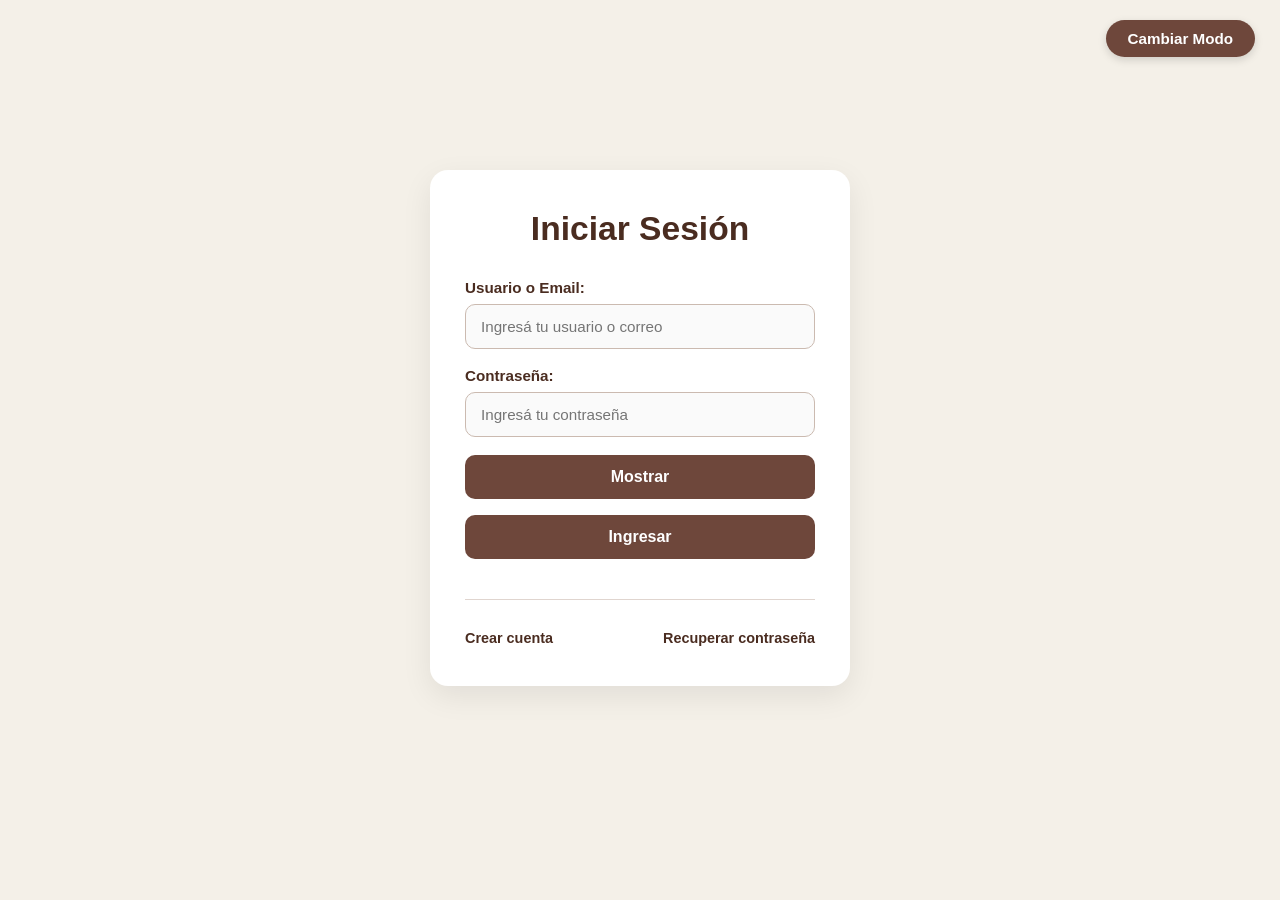
==== index.html @ ff5c2687 "Change stylesheet link in index.html Updated stylesheet link from 'estilo.css' to 'style.css'." ====
<!DOCTYPE html>
<html lang="es">
<head>
    <meta charset="UTF-8">
    <meta name="viewport" content="width=device-width, initial-scale=1.0">
    <meta name="description" content="Sistema SGG - Iniciar Sesión">
    <title>SGG - Iniciar Sesión</title>
    <link rel="stylesheet" href="css/style.css">
</head>
<body>
    <button type="button" class="btn-tema" id="btn-tema" onclick="cambiarTema()" aria-label="Cambiar modo de color">Cambiar Modo</button>

    <main class="container">
        <h1>Iniciar Sesión</h1>
        
        <form id="form-login">
            <label for="usuario">Usuario o Email:</label>
            <input type="text" id="usuario" name="usuario" required placeholder="Ingresá tu usuario o correo" autocomplete="username">

            <label for="password">Contraseña:</label>
            <input type="password" id="password" name="password" required placeholder="Ingresá tu contraseña" autocomplete="current-password">
            
            <button type="button" class="btn-mostrar" onclick="mostrarOcultarPassword('password', this)" aria-label="Mostrar u ocultar la contraseña">Mostrar</button>
            <button type="submit" class="btn-principal" id="btn-login">Ingresar</button>
        </form>

        <div id="mensaje" aria-live="polite"></div>

        <hr class="divisoria">

        <nav class="links-container">
            <a href="registro.html" class="btn-enlace">Crear cuenta</a>
            <a href="recuperar.html" class="btn-enlace">Recuperar contraseña</a>
        </nav>
    </main>

    <script src="js/login.js"></script>
</body>
</html>
---- css/style.css ----
/* ==========================================================
   PALETA Y ESTILOS EXACTOS SGG (RF-02)
   ========================================================== */
:root {
    --bg-color: #f4f0e8;          /* Fondo crema suave */
    --card-bg: #ffffff;          /* Tarjeta blanca */
    --text-color: #4a2c20;        /* Texto marrón oscuro */
    --btn-color: #6e473b;         /* Botón café principal */
    --btn-hover: #58372d;         /* Botón café hover */
    --border-color: #cbbab0;      /* Borde de inputs */
    --input-bg: #fafafa;          /* Fondo de los campos */
    --error-color: #c62828;       /* Rojo para cruces/errores */
    --success-color: #2e7d32;     /* Verde para tildes/éxito */
}

/* MODO NOCHE */
body.modo-noche {
    --bg-color: #1a1412;
    --card-bg: #2b2320;
    --text-color: #ffffff;
    --btn-color: #8c6052;
    --btn-hover: #734d41;
    --border-color: #54433d;
    --input-bg: #211a18;
}

body {
    background-color: var(--bg-color) !important;
    color: var(--text-color) !important;
    font-family: -apple-system, BlinkMacSystemFont, "Segoe UI", Roboto, Helvetica, Arial, sans-serif;
    margin: 0;
    padding: 30px 20px;
    display: flex !important;
    justify-content: center !important;
    align-items: center !important;
    min-height: 95vh;
    box-sizing: border-box;
}

/* BOTÓN "Cambiar Modo" */
.btn-tema, #btn-tema {
    position: fixed;
    top: 20px;
    right: 25px;
    background-color: var(--btn-color) !important;
    color: #ffffff !important;
    border: none !important;
    padding: 10px 22px;
    border-radius: 25px;
    cursor: pointer;
    font-weight: bold;
    font-size: 0.95rem;
    box-shadow: 0 3px 8px rgba(0,0,0,0.15);
    z-index: 1000;
}

.btn-tema:hover {
    background-color: var(--btn-hover) !important;
}

/* TARJETA CENTRADA VERTICAL */
.container, .card-container, main {
    background: var(--card-bg) !important;
    width: 100% !important;
    max-width: 420px !important;
    padding: 40px 35px !important;
    border-radius: 18px !important;
    box-shadow: 0 10px 30px rgba(0, 0, 0, 0.08) !important;
    box-sizing: border-box !important;
    display: flex !important;
    flex-direction: column !important;
    margin: 0 auto !important;
}

h1, h2 {
    text-align: center;
    margin-top: 0;
    margin-bottom: 25px;
    color: var(--text-color) !important;
    font-size: 2.1rem;
    font-weight: 800;
}

form {
    display: flex !important;
    flex-direction: column !important;
    width: 100% !important;
}

.form-group {
    margin-bottom: 18px !important;
    display: flex !important;
    flex-direction: column !important;
}

label {
    font-weight: 800;
    margin-bottom: 8px !important;
    margin-top: 6px !important;
    color: var(--text-color) !important;
    display: block !important;
    font-size: 0.95rem;
}

input[type="text"],
input[type="password"],
input[type="email"],
input[type="date"] {
    padding: 13px 15px !important;
    border: 1px solid var(--border-color) !important;
    border-radius: 10px !important;
    background-color: var(--input-bg) !important;
    color: var(--text-color) !important;
    box-sizing: border-box !important;
    width: 100% !important;
    font-size: 0.95rem;
    outline: none;
    display: block !important;
    margin-bottom: 12px !important;
}

input:focus {
    border-color: var(--btn-color) !important;
}

/* CUADRO DE 5 REGLAS DE CONTRASEÑA EN VIVO */
.password-rules {
    list-style: none;
    padding: 12px 15px;
    margin: 5px 0 15px 0 !important;
    background-color: rgba(0, 0, 0, 0.03);
    border-radius: 10px;
    border: 1px dashed var(--border-color);
}

body.modo-noche .password-rules {
    background-color: rgba(255, 255, 255, 0.03);
}

.password-rules li {
    font-size: 0.88rem;
    font-weight: 700;
    margin-bottom: 6px;
    display: flex;
    align-items: center;
    color: var(--error-color);
    transition: color 0.2s ease;
}

.password-rules li:last-child {
    margin-bottom: 0;
}

.password-rules li.valid {
    color: var(--success-color) !important;
}

/* BOTONES MARRONES */
.btn-principal,
.btn-mostrar,
#btn-login,
#btn-registro,
#btn-recuperar {
    background-color: var(--btn-color) !important;
    color: #ffffff !important;
    border: none !important;
    padding: 13px !important;
    border-radius: 10px !important;
    font-weight: 700 !important;
    font-size: 1rem !important;
    cursor: pointer;
    width: 100% !important;
    margin-top: 6px !important;
    margin-bottom: 10px !important;
    display: block !important;
}

.btn-principal:hover,
.btn-mostrar:hover {
    background-color: var(--btn-hover) !important;
}

.msg-box, #mensaje {
    font-size: 0.92rem;
    font-weight: 700;
    text-align: center;
    margin-top: 10px !important;
}

.msg-box.error { color: var(--error-color); }
.msg-box.success { color: var(--success-color); }

.divisoria {
    border: 0;
    border-top: 1px solid var(--border-color);
    margin: 20px 0 15px 0 !important;
    opacity: 0.6;
}

.links-container, .card-footer {
    display: flex !important;
    justify-content: space-between !important;
    align-items: center !important;
    margin-top: 15px !important;
}

.btn-enlace, .card-footer a {
    color: var(--text-color) !important;
    text-decoration: none;
    font-weight: 800;
    font-size: 0.9rem;
}

.btn-enlace:hover, .card-footer a:hover {
    text-decoration: underline;
}
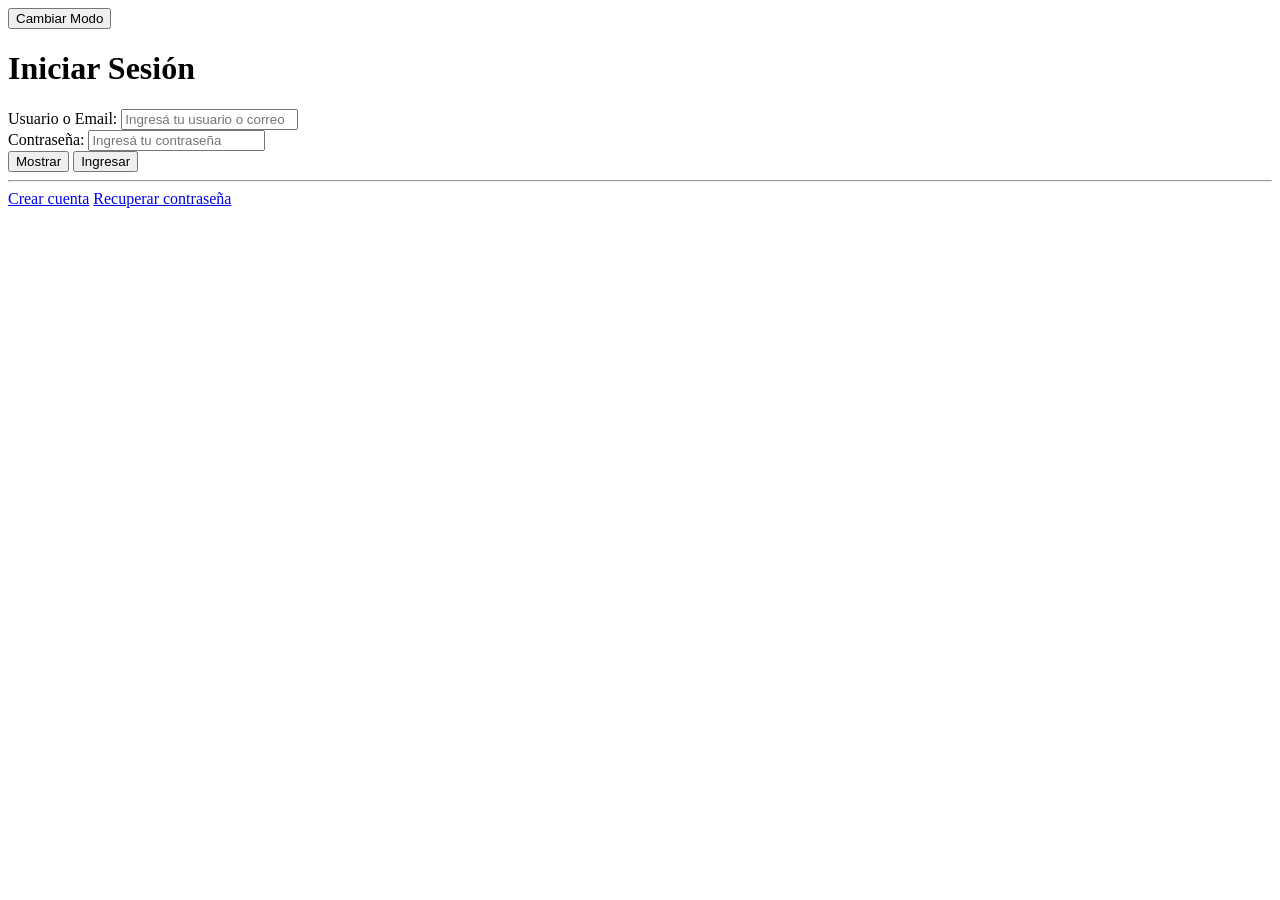
==== commit b036adb9: "Fix CSS path case and improve form structure Updated the CSS file path to use uppercase and added fo" ====
--- a/index.html
+++ b/index.html
@@ -5,27 +5,30 @@
     <meta name="viewport" content="width=device-width, initial-scale=1.0">
     <meta name="description" content="Sistema SGG - Iniciar Sesión">
     <title>SGG - Iniciar Sesión</title>
-    <link rel="stylesheet" href="css/style.css">
+    <!-- Ruta corregida con CSS en mayúscula -->
+    <link rel="stylesheet" href="CSS/style.css">
 </head>
 <body>
-    <button type="button" class="btn-tema" id="btn-tema" onclick="cambiarTema()" aria-label="Cambiar modo de color">Cambiar Modo</button>
-
+    <button type="button" class="btn-tema" id="btn-tema" aria-label="Cambiar modo de color">Cambiar Modo</button>
     <main class="container">
         <h1>Iniciar Sesión</h1>
         
         <form id="form-login">
-            <label for="usuario">Usuario o Email:</label>
-            <input type="text" id="usuario" name="usuario" required placeholder="Ingresá tu usuario o correo" autocomplete="username">
-
-            <label for="password">Contraseña:</label>
-            <input type="password" id="password" name="password" required placeholder="Ingresá tu contraseña" autocomplete="current-password">
+            <div class="form-group">
+                <label for="usuario">Usuario o Email:</label>
+                <input type="text" id="usuario" name="usuario" required placeholder="Ingresá tu usuario o correo" autocomplete="username">
+            </div>
+            
+            <div class="form-group">
+                <label for="password">Contraseña:</label>
+                <input type="password" id="password" name="password" required placeholder="Ingresá tu contraseña" autocomplete="current-password">
+            </div>
             
             <button type="button" class="btn-mostrar" onclick="mostrarOcultarPassword('password', this)" aria-label="Mostrar u ocultar la contraseña">Mostrar</button>
             <button type="submit" class="btn-principal" id="btn-login">Ingresar</button>
         </form>
 
         <div id="mensaje" aria-live="polite"></div>
-
         <hr class="divisoria">
 
         <nav class="links-container">
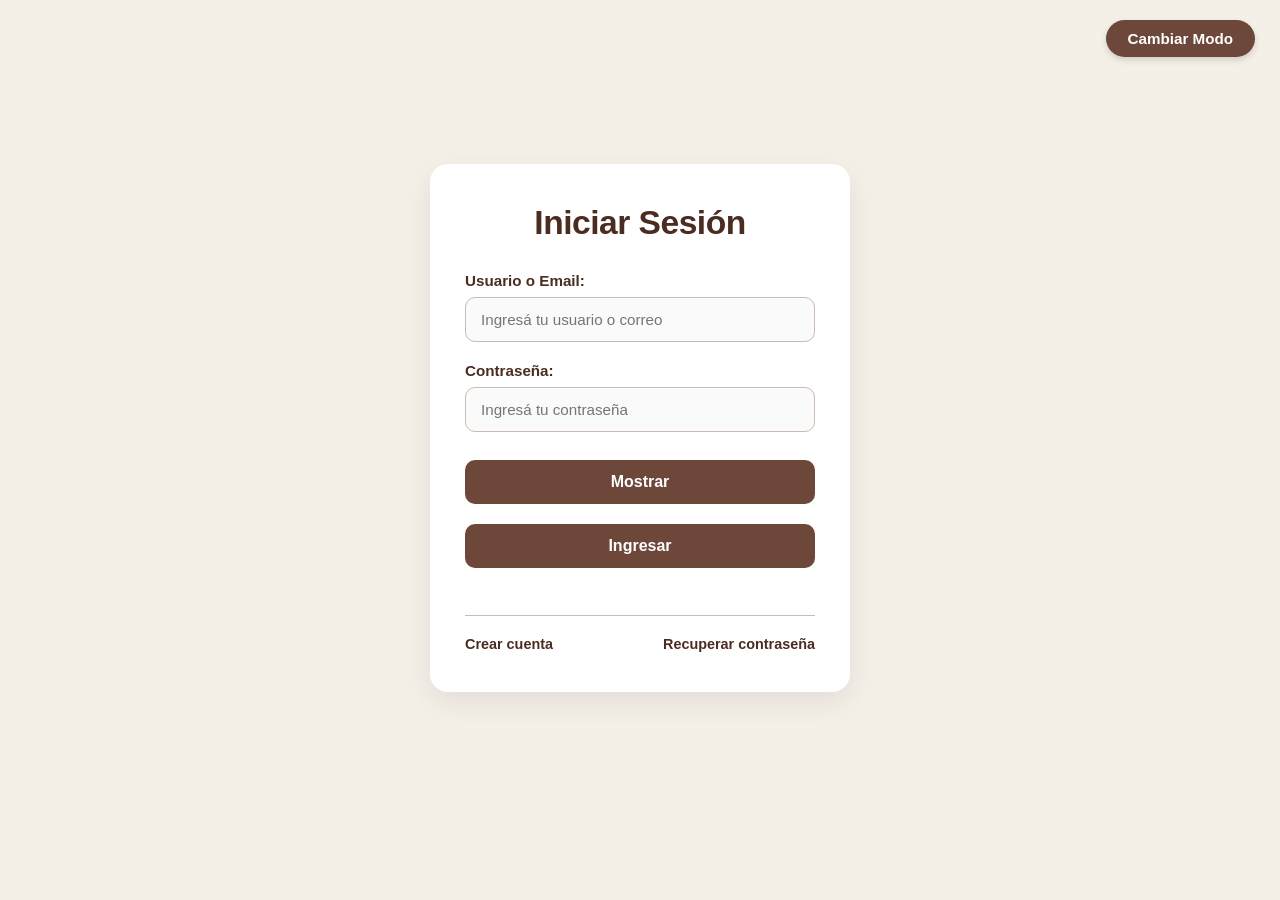
==== commit de56e456: "Fix CSS file path case sensitivity" ====
--- a/index.html
+++ b/index.html
@@ -6,7 +6,7 @@
     <meta name="description" content="Sistema SGG - Iniciar Sesión">
     <title>SGG - Iniciar Sesión</title>
     <!-- Ruta corregida con CSS en mayúscula -->
-    <link rel="stylesheet" href="CSS/style.css">
+    <link rel="stylesheet" href="css/style.css">
 </head>
 <body>
     <button type="button" class="btn-tema" id="btn-tema" aria-label="Cambiar modo de color">Cambiar Modo</button>
--- a/css/style.css
+++ b/css/style.css
@@ -0,0 +1,205 @@
+/* ==========================================================
+   PALETA CAFÉ / MARRÓN EXACTA (RF-02)
+   ========================================================== */
+:root {
+    --bg-color: #f4f0e8;          /* Fondo crema claro de la pantalla */
+    --card-bg: #ffffff;          /* Tarjeta blanca */
+    --text-color: #4a2c20;        /* Texto marrón oscuro */
+    --btn-color: #6e473b;         /* Botón café principal */
+    --btn-hover: #58372d;         /* Botón café hover */
+    --border-color: #cbbab0;      /* Borde fino de los inputs */
+    --input-bg: #fafafa;          /* Fondo de los campos */
+    --error-color: #c62828;       /* Texto de error / reglas no cumplidas */
+    --success-color: #2e7d32;     /* Texto de éxito / reglas cumplidas */
+}
+
+/* MODO NOCHE */
+body.modo-noche {
+    --bg-color: #1a1412;
+    --card-bg: #2b2320;
+    --text-color: #ffffff;
+    --btn-color: #8c6052;
+    --btn-hover: #734d41;
+    --border-color: #54433d;
+    --input-bg: #211a18;
+}
+
+body {
+    background-color: var(--bg-color);
+    color: var(--text-color);
+    font-family: -apple-system, BlinkMacSystemFont, "Segoe UI", Roboto, Arial, sans-serif;
+    margin: 0;
+    padding: 20px;
+    display: flex;
+    justify-content: center;
+    align-items: center;
+    min-height: 95vh;
+    box-sizing: border-box;
+}
+
+/* BOTÓN "Cambiar Modo" EN LA ESQUINA SUPERIOR DERECHA */
+.btn-tema, #btn-tema, #btnTheme {
+    position: fixed;
+    top: 20px;
+    right: 25px;
+    background-color: var(--btn-color);
+    color: #ffffff;
+    border: none;
+    padding: 10px 22px;
+    border-radius: 25px;
+    cursor: pointer;
+    font-weight: bold;
+    font-size: 0.95rem;
+    box-shadow: 0 3px 6px rgba(0,0,0,0.15);
+    transition: background-color 0.2s ease;
+    z-index: 1000;
+}
+
+.btn-tema:hover {
+    background-color: var(--btn-hover);
+}
+
+/* TARJETA CONTENEDORA DE LOS FORMULARIOS */
+.card-container, main, .container {
+    background: var(--card-bg);
+    width: 100%;
+    max-width: 420px;
+    padding: 40px 35px;
+    border-radius: 18px;
+    box-shadow: 0 10px 30px rgba(0, 0, 0, 0.08);
+    box-sizing: border-box;
+    display: flex;
+    flex-direction: column;
+}
+
+/* TÍTULOS */
+h1, h2 {
+    text-align: center;
+    margin-top: 0;
+    margin-bottom: 30px;
+    color: var(--text-color);
+    font-size: 2.1rem;
+    font-weight: 800;
+    letter-spacing: -0.5px;
+}
+
+/* FORMULARIO Y CAMPOS */
+form {
+    display: flex;
+    flex-direction: column;
+    width: 100%;
+}
+
+.form-group {
+    margin-bottom: 20px;
+    display: flex;
+    flex-direction: column;
+}
+
+label {
+    font-weight: 800;
+    margin-bottom: 8px;
+    color: var(--text-color);
+    font-size: 0.95rem;
+}
+
+input[type="text"],
+input[type="password"],
+input[type="email"],
+input[type="date"] {
+    padding: 13px 15px;
+    border: 1px solid var(--border-color);
+    border-radius: 10px;
+    background-color: var(--input-bg);
+    color: var(--text-color);
+    box-sizing: border-box;
+    width: 100%;
+    font-size: 0.95rem;
+    outline: none;
+    transition: border-color 0.2s ease;
+}
+
+input:focus {
+    border-color: var(--btn-color);
+}
+
+/* BOTONES PRINCIPALES Y MOSTRAR */
+.btn-principal,
+.btn-mostrar,
+#btn-login,
+#btn-registro,
+#btn-recuperar,
+#btnTogglePass,
+#btnToggleRegPass,
+#btnToggleRecPass {
+    background-color: var(--btn-color);
+    color: #ffffff;
+    border: none;
+    padding: 13px;
+    border-radius: 10px;
+    font-weight: 700;
+    font-size: 1rem;
+    cursor: pointer;
+    width: 100%;
+    margin-top: 8px;
+    margin-bottom: 12px;
+    transition: background-color 0.2s ease;
+}
+
+.btn-principal:hover,
+.btn-mostrar:hover {
+    background-color: var(--btn-hover);
+}
+
+/* LISTA DE LAS 5 REGLAS DE CONTRASEÑA */
+.password-rules {
+    list-style: none;
+    padding: 0;
+    margin: 5px 0 15px 0;
+    font-size: 0.88rem;
+}
+
+.password-rules li {
+    color: var(--error-color);
+    margin-bottom: 4px;
+    font-weight: 700;
+}
+
+.password-rules li.valid {
+    color: var(--success-color);
+}
+
+/* MENSAJES DE ERROR Y LÍNEA SEPARADORA */
+.msg-box, #mensaje, #regMensaje, #recMensaje {
+    font-size: 0.92rem;
+    font-weight: 700;
+    text-align: center;
+    margin-top: 10px;
+    margin-bottom: 5px;
+}
+
+.msg-box.error { color: var(--error-color); }
+.msg-box.success { color: var(--success-color); }
+
+.divisoria {
+    border: none;
+    border-top: 1px solid var(--border-color);
+    margin: 20px 0;
+}
+
+.card-footer, .links-container {
+    display: flex;
+    justify-content: space-between;
+    align-items: center;
+}
+
+.card-footer a, .links-container a {
+    color: var(--text-color);
+    text-decoration: none;
+    font-weight: 800;
+    font-size: 0.9rem;
+}
+
+.card-footer a:hover, .links-container a:hover {
+    text-decoration: underline;
+}
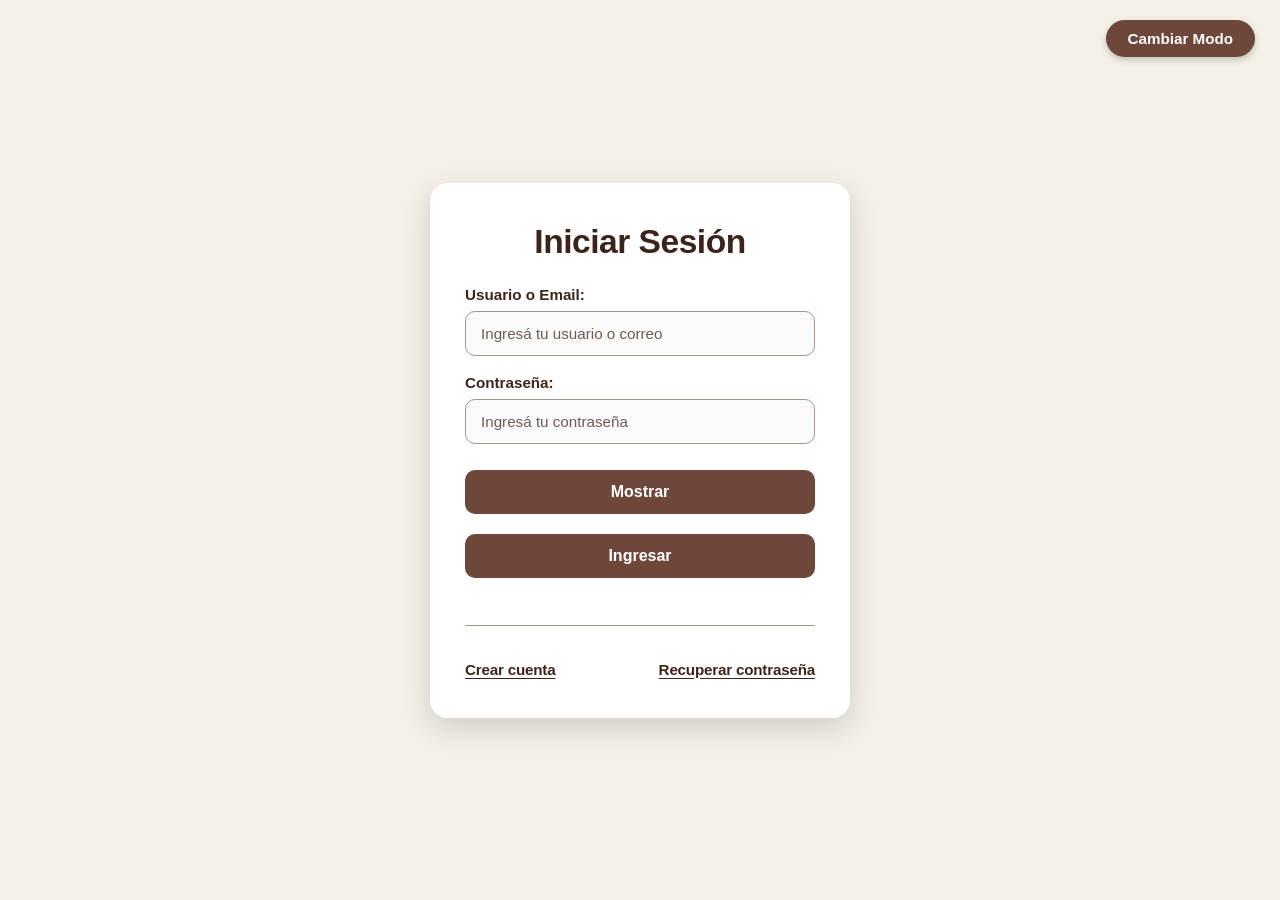
==== commit 3686c999: "Refactor login page with improved UI and scripts Updated the login form layout and functionality, in" ====
--- a/index.html
+++ b/index.html
@@ -3,40 +3,114 @@
 <head>
     <meta charset="UTF-8">
     <meta name="viewport" content="width=device-width, initial-scale=1.0">
-    <meta name="description" content="Sistema SGG - Iniciar Sesión">
     <title>SGG - Iniciar Sesión</title>
-    <!-- Ruta corregida con CSS en mayúscula -->
     <link rel="stylesheet" href="css/style.css">
 </head>
 <body>
-    <button type="button" class="btn-tema" id="btn-tema" aria-label="Cambiar modo de color">Cambiar Modo</button>
-    <main class="container">
+    <!-- BOTÓN FIJO EN LA ESQUINA SUPERIOR DERECHA -->
+    <button type="button" class="btn-tema" id="btn-tema" onclick="cambiarTema()">Cambiar Modo</button>
+
+    <!-- TARJETA CENTRADA DE INICIO DE SESIÓN -->
+    <main class="card-container">
         <h1>Iniciar Sesión</h1>
-        
+
         <form id="form-login">
             <div class="form-group">
-                <label for="usuario">Usuario o Email:</label>
-                <input type="text" id="usuario" name="usuario" required placeholder="Ingresá tu usuario o correo" autocomplete="username">
+                <label for="email">Usuario o Email:</label>
+                <input type="text" id="email" name="email" required placeholder="Ingresá tu usuario o correo">
             </div>
-            
+
             <div class="form-group">
                 <label for="password">Contraseña:</label>
-                <input type="password" id="password" name="password" required placeholder="Ingresá tu contraseña" autocomplete="current-password">
+                <input type="password" id="password" name="password" required placeholder="Ingresá tu contraseña">
             </div>
-            
-            <button type="button" class="btn-mostrar" onclick="mostrarOcultarPassword('password', this)" aria-label="Mostrar u ocultar la contraseña">Mostrar</button>
+
+            <button type="button" class="btn-mostrar" id="btnMostrarPass" onclick="togglePassword()">Mostrar</button>
             <button type="submit" class="btn-principal" id="btn-login">Ingresar</button>
         </form>
 
-        <div id="mensaje" aria-live="polite"></div>
+        <div id="mensaje" class="msg-box" aria-live="polite"></div>
+
         <hr class="divisoria">
 
-        <nav class="links-container">
-            <a href="registro.html" class="btn-enlace">Crear cuenta</a>
-            <a href="recuperar.html" class="btn-enlace">Recuperar contraseña</a>
-        </nav>
+        <div class="card-footer">
+            <a href="registro.html">Crear cuenta</a>
+            <a href="recuperar.html">Recuperar contraseña</a>
+        </div>
     </main>
 
-    <script src="js/login.js"></script>
+    <!-- SCRIPT INTEGRADO DIRECTO EN INDEX.HTML -->
+    <script>
+        // ==========================================================
+        // 1. APLICACIÓN INMEDIATA DEL TEMA DESDE LOCALSTORAGE
+        // ==========================================================
+        if (localStorage.getItem('tema_sgg') === 'oscuro') {
+            document.body.classList.add('modo-noche');
+        } else {
+            document.body.classList.remove('modo-noche');
+        }
+
+        // ==========================================================
+        // 2. FUNCIÓN DEL BOTÓN "CAMBIAR MODO"
+        // ==========================================================
+        window.cambiarTema = function() {
+            document.body.classList.toggle('modo-noche');
+            const esOscuro = document.body.classList.contains('modo-noche');
+            localStorage.setItem('tema_sgg', esOscuro ? 'oscuro' : 'claro');
+        };
+
+        // ==========================================================
+        // 3. MOSTRAR / OCULTAR CONTRASEÑA
+        // ==========================================================
+        window.togglePassword = function() {
+            const inputPass = document.getElementById('password');
+            const btnMostrar = document.getElementById('btnMostrarPass');
+            
+            if (inputPass) {
+                if (inputPass.type === 'password') {
+                    inputPass.type = 'text';
+                    if (btnMostrar) btnMostrar.textContent = 'Ocultar';
+                } else {
+                    inputPass.type = 'password';
+                    if (btnMostrar) btnMostrar.textContent = 'Mostrar';
+                }
+            }
+        };
+
+        // ==========================================================
+        // 4. LÓGICA DE INICIO DE SESIÓN
+        // ==========================================================
+        document.addEventListener('DOMContentLoaded', () => {
+            // Re-sincronizar el tema al cargar la estructura del DOM
+            if (localStorage.getItem('tema_sgg') === 'oscuro') {
+                document.body.classList.add('modo-noche');
+            }
+
+            const formLogin = document.getElementById('form-login');
+            if (formLogin) {
+                formLogin.addEventListener('submit', function(e) {
+                    e.preventDefault();
+                    const emailInput = document.getElementById('email').value.trim();
+                    const passwordInput = document.getElementById('password').value;
+                    const mensaje = document.getElementById('mensaje');
+
+                    const usuarios = JSON.parse(localStorage.getItem('usuarios_sgg')) || [];
+                    const usuarioEncontrado = usuarios.find(u => 
+                        (u.email === emailInput || u.usuario === emailInput) && u.password === passwordInput
+                    );
+
+                    if (usuarioEncontrado) {
+                        localStorage.setItem('usuario_activo_sgg', JSON.stringify(usuarioEncontrado));
+                        window.location.href = 'dashboard.html';
+                    } else {
+                        if (mensaje) {
+                            mensaje.className = 'msg-box error';
+                            mensaje.textContent = 'Credenciales incorrectas. Verifique e intente nuevamente.';
+                        }
+                    }
+                });
+            }
+        });
+    </script>
 </body>
 </html>
--- a/css/style.css
+++ b/css/style.css
@@ -1,89 +1,104 @@
 /* ==========================================================
-   PALETA CAFÉ / MARRÓN EXACTA (RF-02)
+   PALETA CAFÉ / MARRÓN EXACTA Y ESTÁNDAR SGG
    ========================================================== */
 :root {
-    --bg-color: #f4f0e8;          /* Fondo crema claro de la pantalla */
-    --card-bg: #ffffff;          /* Tarjeta blanca */
-    --text-color: #4a2c20;        /* Texto marrón oscuro */
-    --btn-color: #6e473b;         /* Botón café principal */
-    --btn-hover: #58372d;         /* Botón café hover */
-    --border-color: #cbbab0;      /* Borde fino de los inputs */
-    --input-bg: #fafafa;          /* Fondo de los campos */
-    --error-color: #c62828;       /* Texto de error / reglas no cumplidas */
-    --success-color: #2e7d32;     /* Texto de éxito / reglas cumplidas */
+    --bg-color: #f4f0e8;
+    --card-bg: #ffffff;
+    --text-color: #3d241a;
+    --placeholder-color: #6d5b53;
+    --btn-color: #6e473b;
+    --btn-hover: #58372d;
+    --border-color: #a89489;
+    --input-bg: #fafafa;
+    --error-color: #b71c1c;
+    --success-color: #1b5e20;
 }
 
 /* MODO NOCHE */
 body.modo-noche {
-    --bg-color: #1a1412;
-    --card-bg: #2b2320;
+    --bg-color: #120e0c;
+    --card-bg: #221b18;
     --text-color: #ffffff;
-    --btn-color: #8c6052;
-    --btn-hover: #734d41;
-    --border-color: #54433d;
-    --input-bg: #211a18;
+    --placeholder-color: #d1c4bc;
+    --btn-color: #9c6c5d;
+    --btn-hover: #835648;
+    --border-color: #7a655c;
+    --input-bg: #181311;
+    --error-color: #ff6b6b;
+    --success-color: #81c784;
+}
+
+html, body {
+    height: 100%;
+    margin: 0;
+    padding: 0;
 }
 
 body {
     background-color: var(--bg-color);
     color: var(--text-color);
     font-family: -apple-system, BlinkMacSystemFont, "Segoe UI", Roboto, Arial, sans-serif;
-    margin: 0;
-    padding: 20px;
     display: flex;
     justify-content: center;
     align-items: center;
-    min-height: 95vh;
+    min-height: 100vh;
     box-sizing: border-box;
-}
-
-/* BOTÓN "Cambiar Modo" EN LA ESQUINA SUPERIOR DERECHA */
+    padding: 20px;
+}
+
+/* ==========================================================
+   BOTÓN "CAMBIAR MODO" - FIJO EXACTO ARRIBA A LA DERECHA
+   ========================================================== */
 .btn-tema, #btn-tema, #btnTheme {
-    position: fixed;
-    top: 20px;
-    right: 25px;
-    background-color: var(--btn-color);
-    color: #ffffff;
-    border: none;
-    padding: 10px 22px;
-    border-radius: 25px;
+    position: fixed !important;
+    top: 20px !important;
+    right: 25px !important;
+    left: auto !important;
+    bottom: auto !important;
+    transform: none !important;
+    background-color: var(--btn-color) !important;
+    color: #ffffff !important;
+    border: none !important;
+    padding: 10px 22px !important;
+    border-radius: 25px !important;
     cursor: pointer;
     font-weight: bold;
     font-size: 0.95rem;
-    box-shadow: 0 3px 6px rgba(0,0,0,0.15);
+    box-shadow: 0 3px 6px rgba(0,0,0,0.2);
+    z-index: 9999 !important;
     transition: background-color 0.2s ease;
-    z-index: 1000;
 }
 
 .btn-tema:hover {
-    background-color: var(--btn-hover);
-}
-
-/* TARJETA CONTENEDORA DE LOS FORMULARIOS */
+    background-color: var(--btn-hover) !important;
+}
+
+/* ==========================================================
+   TARJETA CENTRADA Y ESTRUCTURA DE CONTENEDOR
+   ========================================================== */
 .card-container, main, .container {
     background: var(--card-bg);
     width: 100%;
     max-width: 420px;
     padding: 40px 35px;
     border-radius: 18px;
-    box-shadow: 0 10px 30px rgba(0, 0, 0, 0.08);
+    box-shadow: 0 10px 30px rgba(0, 0, 0, 0.15);
     box-sizing: border-box;
     display: flex;
     flex-direction: column;
-}
-
-/* TÍTULOS */
+    margin: auto;
+}
+
 h1, h2 {
     text-align: center;
     margin-top: 0;
-    margin-bottom: 30px;
+    margin-bottom: 25px;
     color: var(--text-color);
     font-size: 2.1rem;
     font-weight: 800;
     letter-spacing: -0.5px;
 }
 
-/* FORMULARIO Y CAMPOS */
 form {
     display: flex;
     flex-direction: column;
@@ -91,7 +106,7 @@
 }
 
 .form-group {
-    margin-bottom: 20px;
+    margin-bottom: 18px;
     display: flex;
     flex-direction: column;
 }
@@ -106,7 +121,9 @@
 input[type="text"],
 input[type="password"],
 input[type="email"],
-input[type="date"] {
+input[type="date"],
+input[type="number"],
+select {
     padding: 13px 15px;
     border: 1px solid var(--border-color);
     border-radius: 10px;
@@ -119,19 +136,22 @@
     transition: border-color 0.2s ease;
 }
 
-input:focus {
+::placeholder {
+    color: var(--placeholder-color);
+    opacity: 1;
+}
+
+input:focus, select:focus {
     border-color: var(--btn-color);
 }
 
-/* BOTONES PRINCIPALES Y MOSTRAR */
 .btn-principal,
 .btn-mostrar,
+.btn-logout,
 #btn-login,
 #btn-registro,
 #btn-recuperar,
-#btnTogglePass,
-#btnToggleRegPass,
-#btnToggleRecPass {
+#btn-guardar-gasto {
     background-color: var(--btn-color);
     color: #ffffff;
     border: none;
@@ -147,31 +167,32 @@
 }
 
 .btn-principal:hover,
-.btn-mostrar:hover {
+.btn-mostrar:hover,
+.btn-logout:hover {
     background-color: var(--btn-hover);
 }
 
-/* LISTA DE LAS 5 REGLAS DE CONTRASEÑA */
-.password-rules {
-    list-style: none;
-    padding: 0;
-    margin: 5px 0 15px 0;
-    font-size: 0.88rem;
-}
-
-.password-rules li {
-    color: var(--error-color);
-    margin-bottom: 4px;
-    font-weight: 700;
-}
-
-.password-rules li.valid {
-    color: var(--success-color);
-}
-
-/* MENSAJES DE ERROR Y LÍNEA SEPARADORA */
+.btn-cancelar {
+    background-color: var(--placeholder-color);
+    color: #ffffff;
+    border: none;
+    padding: 13px;
+    border-radius: 10px;
+    font-weight: 700;
+    font-size: 1rem;
+    cursor: pointer;
+    width: 100%;
+    margin-top: 8px;
+    margin-bottom: 12px;
+    transition: background-color 0.2s ease;
+}
+
+.btn-cancelar:hover {
+    background-color: var(--btn-hover);
+}
+
 .msg-box, #mensaje, #regMensaje, #recMensaje {
-    font-size: 0.92rem;
+    font-size: 0.95rem;
     font-weight: 700;
     text-align: center;
     margin-top: 10px;
@@ -187,19 +208,161 @@
     margin: 20px 0;
 }
 
+/* ==========================================================
+   ESTILO DEFINITIVO DE ENLACES EN MARRÓN (EXTRA NEGRITA)
+   PROHIBIDO PÚRPURA/AZUL POR DEFECTO DEL NAVEGADOR
+   ========================================================== */
 .card-footer, .links-container {
-    display: flex;
-    justify-content: space-between;
+    display: flex !important;
+    justify-content: space-between !important;
+    align-items: center !important;
+    width: 100% !important;
+    margin-top: 15px !important;
+}
+
+a, 
+a:link, 
+a:visited, 
+a:hover, 
+a:active, 
+a:focus,
+.card-footer a, 
+.links-container a {
+    color: #3d241a !important; /* Marrón café oscuro exacto */
+    text-decoration: underline !important;
+    text-underline-offset: 3px !important;
+    font-weight: 900 !important; /* Extra negrita como en la muestra */
+    font-size: 0.95rem !important;
+    letter-spacing: -0.2px;
+}
+
+body.modo-noche a,
+body.modo-noche a:link,
+body.modo-noche a:visited,
+body.modo-noche a:hover,
+body.modo-noche a:active,
+body.modo-noche a:focus {
+    color: #ffffff !important;
+}
+
+.user-welcome {
+    text-align: center;
+    font-weight: 700;
+    margin-bottom: 15px;
+    font-size: 0.9rem;
+}
+
+.dashboard-summary {
+    background-color: var(--input-bg);
+    border: 1px solid var(--border-color);
+    border-radius: 12px;
+    padding: 15px;
+    text-align: center;
+    margin-bottom: 20px;
+}
+
+.dashboard-summary h2 {
+    margin: 0 0 5px 0;
+    font-size: 1.1rem;
+}
+
+.total-monto {
+    font-size: 1.8rem;
+    font-weight: 800;
+    color: var(--btn-color);
+    margin: 0;
+}
+
+/* ==========================================================
+   TABLA DE HISTORIAL - ALINEACIÓN HORIZONTAL Y ESPACIADO GAP
+   ========================================================== */
+.tabla-container {
+    width: 100%;
+    overflow-x: auto;
+}
+
+table {
+    width: 100%;
+    border-collapse: collapse;
+    margin-top: 10px;
+}
+
+th, td {
+    padding: 10px 8px;
+    text-align: left;
+    border-bottom: 1px solid var(--border-color);
+    font-size: 0.85rem;
+    vertical-align: middle;
+}
+
+th {
+    font-weight: 800;
+    background-color: var(--input-bg);
+}
+
+.acciones-cell {
+    display: flex !important;
+    flex-direction: row !important;
+    gap: 8px !important;
+    align-items: center !important;
+}
+
+.btn-tabla {
+    padding: 6px 12px;
+    border: none;
+    border-radius: 6px;
+    cursor: pointer;
+    font-weight: 700;
+    font-size: 0.8rem;
+    margin: 0 !important;
+    white-space: nowrap;
+}
+
+.btn-editar { 
+    background-color: var(--btn-color); 
+    color: #ffffff; 
+}
+
+.btn-eliminar { 
+    background-color: var(--error-color); 
+    color: #ffffff; 
+}
+
+/* ==========================================================
+   MODAL DE CONFIRMACIÓN - BOTONES MISMO TAMAÑO (50% / 50%)
+   ========================================================== */
+.modal-overlay {
+    display: none;
+    position: fixed;
+    top: 0; left: 0; width: 100%; height: 100%;
+    background: rgba(0,0,0,0.5);
+    justify-content: center;
     align-items: center;
-}
-
-.card-footer a, .links-container a {
-    color: var(--text-color);
-    text-decoration: none;
-    font-weight: 800;
-    font-size: 0.9rem;
-}
-
-.card-footer a:hover, .links-container a:hover {
-    text-decoration: underline;
-}
+    z-index: 2000;
+}
+
+.modal-card {
+    background: var(--card-bg);
+    padding: 25px;
+    border-radius: 15px;
+    max-width: 320px;
+    width: 90%;
+    text-align: center;
+    border: 1px solid var(--border-color);
+}
+
+.modal-acciones {
+    display: flex !important;
+    flex-direction: row !important;
+    gap: 12px !important;
+    margin-top: 20px !important;
+    width: 100% !important;
+}
+
+.modal-acciones button {
+    flex: 1 1 50% !important;
+    width: 50% !important;
+    margin: 0 !important;
+    padding: 12px 0 !important;
+    box-sizing: border-box !important;
+}
